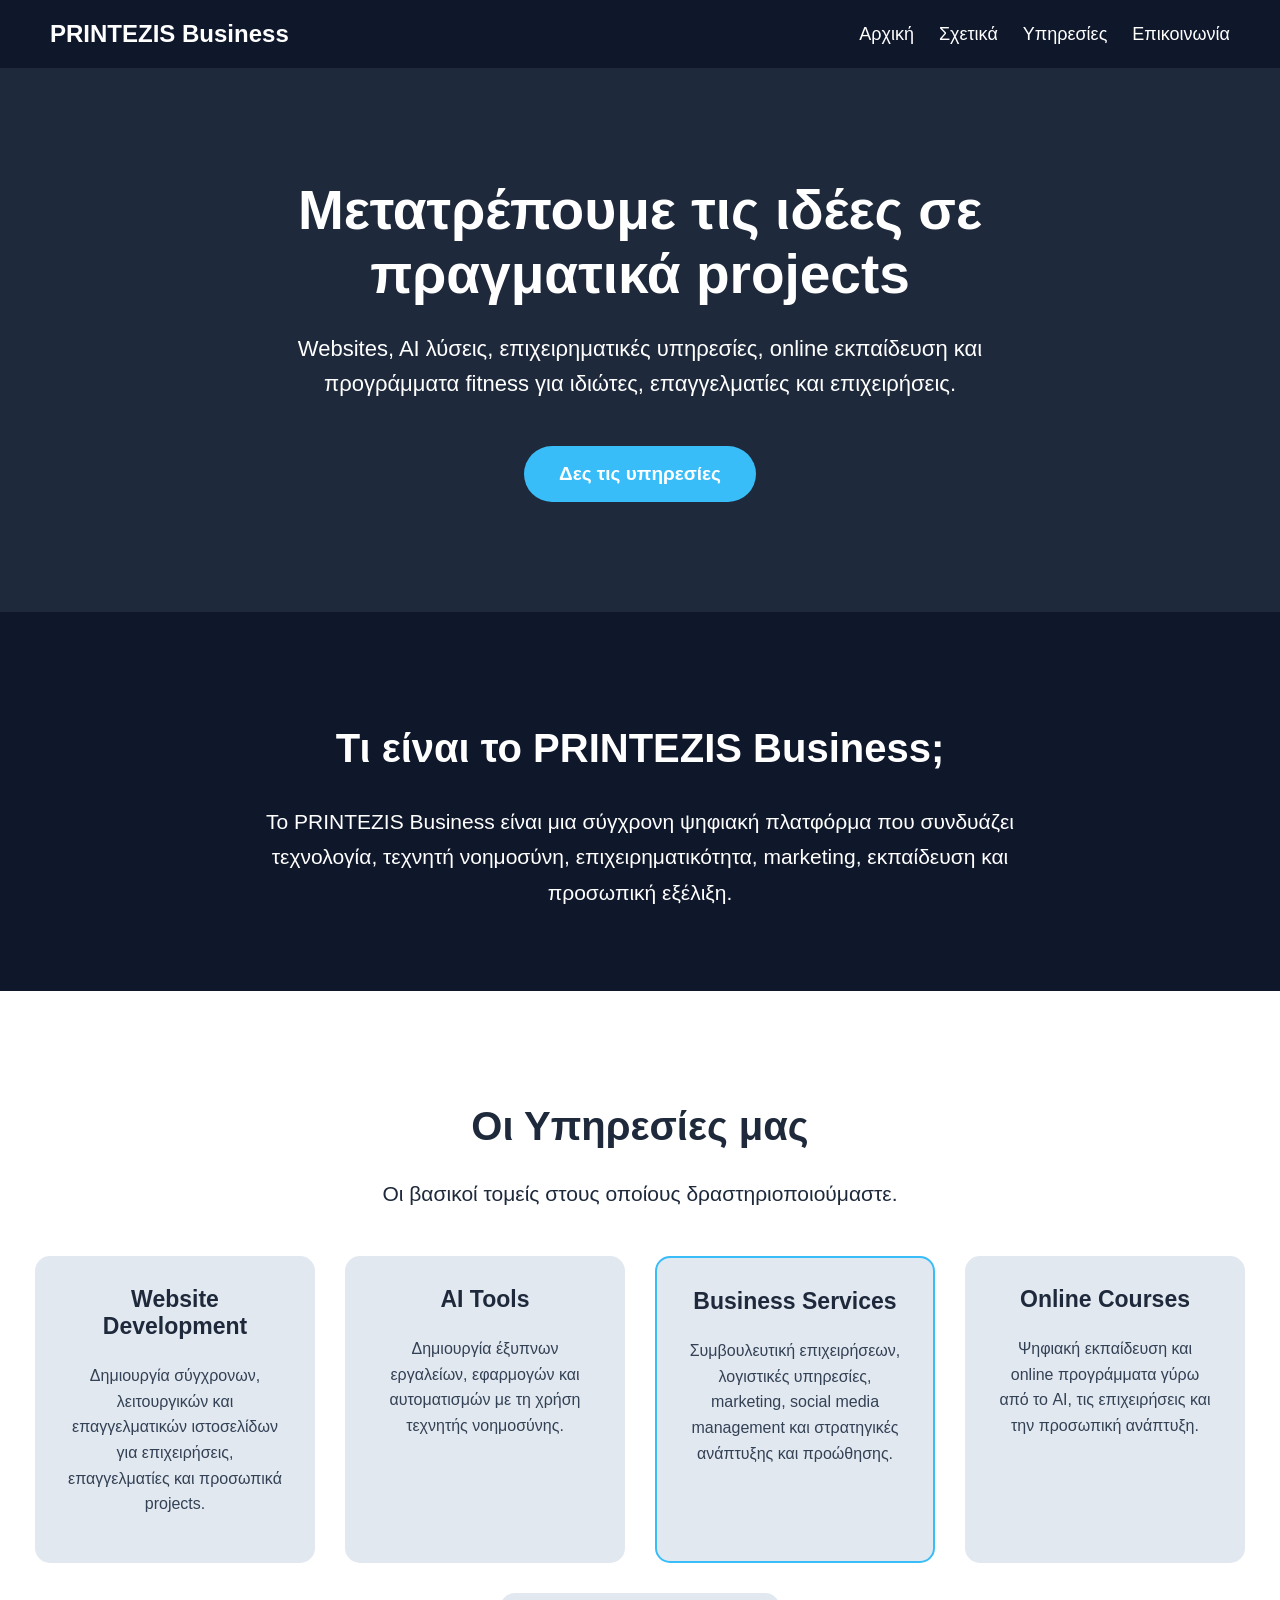
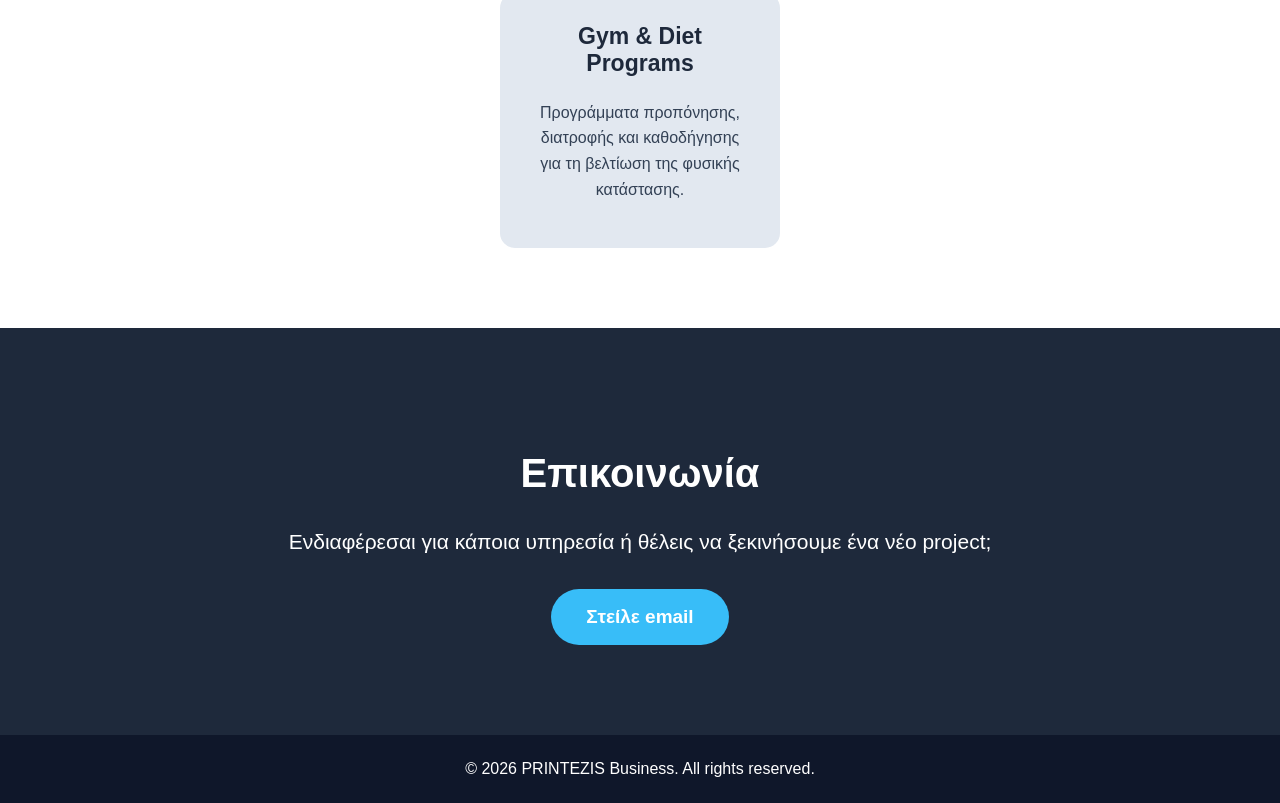
==== index.html @ 61cf5ad2 "Update index.html" ====
<!DOCTYPE html>
<html lang="el">

<head>
    <meta name="google-site-verification" content="r43bG9RHbESGAjQBH-5aH3C_a0ObtfJvZI0ZxdZ7XYk" />
    <meta charset="UTF-8">

    <meta
        name="viewport"
        content="width=device-width, initial-scale=1.0"
    >

    <title>PRINTEZIS Business</title>

    <link rel="stylesheet" href="style.css">
</head>

<body>

    <nav>

        <h2>PRINTEZIS Business</h2>

        <div class="nav-links">
            <a href="#home">Αρχική</a>
            <a href="#about">Σχετικά</a>
            <a href="#services">Υπηρεσίες</a>
            <a href="#contact">Επικοινωνία</a>
        </div>

    </nav>

    <main>

        <section class="hero" id="home">

            <h1>
                Μετατρέπουμε τις ιδέες σε πραγματικά projects
            </h1>

            <p>
                Websites, AI λύσεις, επιχειρηματικές υπηρεσίες,
                online εκπαίδευση και προγράμματα fitness για
                ιδιώτες, επαγγελματίες και επιχειρήσεις.
            </p>

            <a class="main-button" href="#services">
                Δες τις υπηρεσίες
            </a>

        </section>


        <section class="about" id="about">

            <h2>Τι είναι το PRINTEZIS Business;</h2>

            <p>
                Το PRINTEZIS Business είναι μια σύγχρονη ψηφιακή
                πλατφόρμα που συνδυάζει τεχνολογία, τεχνητή
                νοημοσύνη, επιχειρηματικότητα, marketing,
                εκπαίδευση και προσωπική εξέλιξη.
            </p>

        </section>


        <section class="services" id="services">

            <h2>Οι Υπηρεσίες μας</h2>

            <p>
                Οι βασικοί τομείς στους οποίους δραστηριοποιούμαστε.
            </p>

            <div class="cards">

                <div class="card">

                    <h3>Website Development</h3>

                    <p>
                        Δημιουργία σύγχρονων, λειτουργικών και
                        επαγγελματικών ιστοσελίδων για επιχειρήσεις,
                        επαγγελματίες και προσωπικά projects.
                    </p>

                </div>


                <div class="card">

                    <h3>AI Tools</h3>

                    <p>
                        Δημιουργία έξυπνων εργαλείων, εφαρμογών και
                        αυτοματισμών με τη χρήση τεχνητής νοημοσύνης.
                    </p>

                </div>


                <div class="card business-card">

                    <h3>Business Services</h3>

                    <p>
                        Συμβουλευτική επιχειρήσεων, λογιστικές
                        υπηρεσίες, marketing, social media management
                        και στρατηγικές ανάπτυξης και προώθησης.
                    </p>

                </div>


                <div class="card">

                    <h3>Online Courses</h3>

                    <p>
                        Ψηφιακή εκπαίδευση και online προγράμματα γύρω
                        από το AI, τις επιχειρήσεις και την προσωπική
                        ανάπτυξη.
                    </p>

                </div>


                <div class="card">

                    <h3>Gym & Diet Programs</h3>

                    <p>
                        Προγράμματα προπόνησης, διατροφής και
                        καθοδήγησης για τη βελτίωση της φυσικής
                        κατάστασης.
                    </p>

                </div>

            </div>

        </section>


        <section class="contact" id="contact">

            <h2>Επικοινωνία</h2>

            <p>
                Ενδιαφέρεσαι για κάποια υπηρεσία ή θέλεις να
                ξεκινήσουμε ένα νέο project;
            </p>

            <a
                class="contact-button"
                href="mailto:marioprintezi2004@gmail.com"
            >
                Στείλε email
            </a>

        </section>

    </main>


    <footer>

        <p>
            © 2026 PRINTEZIS Business. All rights reserved.
        </p>

    </footer>

</body>

</html>
---- style.css ----
*{
    box-sizing:border-box;
    scroll-behavior:smooth;
}

body{
    margin:0;
    background:#1e293b;
    color:white;
    font-family:Arial, Helvetica, sans-serif;
    text-align:center;
}

nav{
    display:flex;
    justify-content:space-between;
    align-items:center;
    padding:20px 50px;
    background:#0f172a;
}

nav h2{
    margin:0;
}

.nav-links{
    display:flex;
    gap:25px;
}

nav a{
    color:white;
    text-decoration:none;
    font-size:18px;
}

nav a:hover{
    color:#38bdf8;
}

.hero{
    padding:110px 20px;
}

.hero h1{
    max-width:900px;
    margin:0 auto 25px;
    font-size:55px;
}

.hero p{
    max-width:800px;
    margin:0 auto 45px;
    font-size:22px;
    line-height:1.6;
}

.main-button,
.contact-button{
    display:inline-block;
    background:#38bdf8;
    color:white;
    padding:17px 35px;
    border-radius:50px;
    text-decoration:none;
    font-size:19px;
    font-weight:bold;
    transition:0.3s;
}

.main-button:hover,
.contact-button:hover{
    background:#0ea5e9;
    transform:scale(1.06);
    box-shadow:0 10px 25px rgba(14,165,233,0.35);
}

.about{
    background:#0f172a;
    padding:80px 20px;
}

.about h2,
.services h2,
.contact h2{
    font-size:40px;
}

.about p{
    max-width:850px;
    margin:auto;
    font-size:21px;
    line-height:1.7;
}

.services{
    background:white;
    color:#1e293b;
    padding:80px 20px;
}

.services > p{
    font-size:21px;
}

.cards{
    display:flex;
    justify-content:center;
    flex-wrap:wrap;
    gap:30px;
    max-width:1300px;
    margin:50px auto 0;
}

.card{
    background:#e2e8f0;
    width:280px;
    min-height:250px;
    padding:30px;
    border-radius:15px;
    transition:0.3s;
}

.card:hover{
    transform:translateY(-10px);
    box-shadow:0 10px 25px rgba(0,0,0,0.2);
}

.card h3{
    margin-top:0;
    color:#1e293b;
    font-size:23px;
}

.card p{
    color:#334155;
    line-height:1.6;
}

.business-card{
    border:2px solid #38bdf8;
}

.contact{
    padding:90px 20px;
}

.contact p{
    margin-bottom:35px;
    font-size:21px;
}

footer{
    padding:25px 20px;
    background:#0f172a;
}

footer p{
    margin:0;
    font-size:16px;
}

@media(max-width:750px){

    nav{
        flex-direction:column;
        gap:20px;
        padding:20px;
    }

    .nav-links{
        flex-wrap:wrap;
        justify-content:center;
        gap:15px;
    }

    .hero{
        padding:75px 20px;
    }

    .hero h1{
        font-size:38px;
    }

    .hero p{
        font-size:19px;
    }

    .about h2,
    .services h2,
    .contact h2{
        font-size:32px;
    }

    .card{
        width:100%;
        max-width:350px;
        min-height:auto;
    }
}
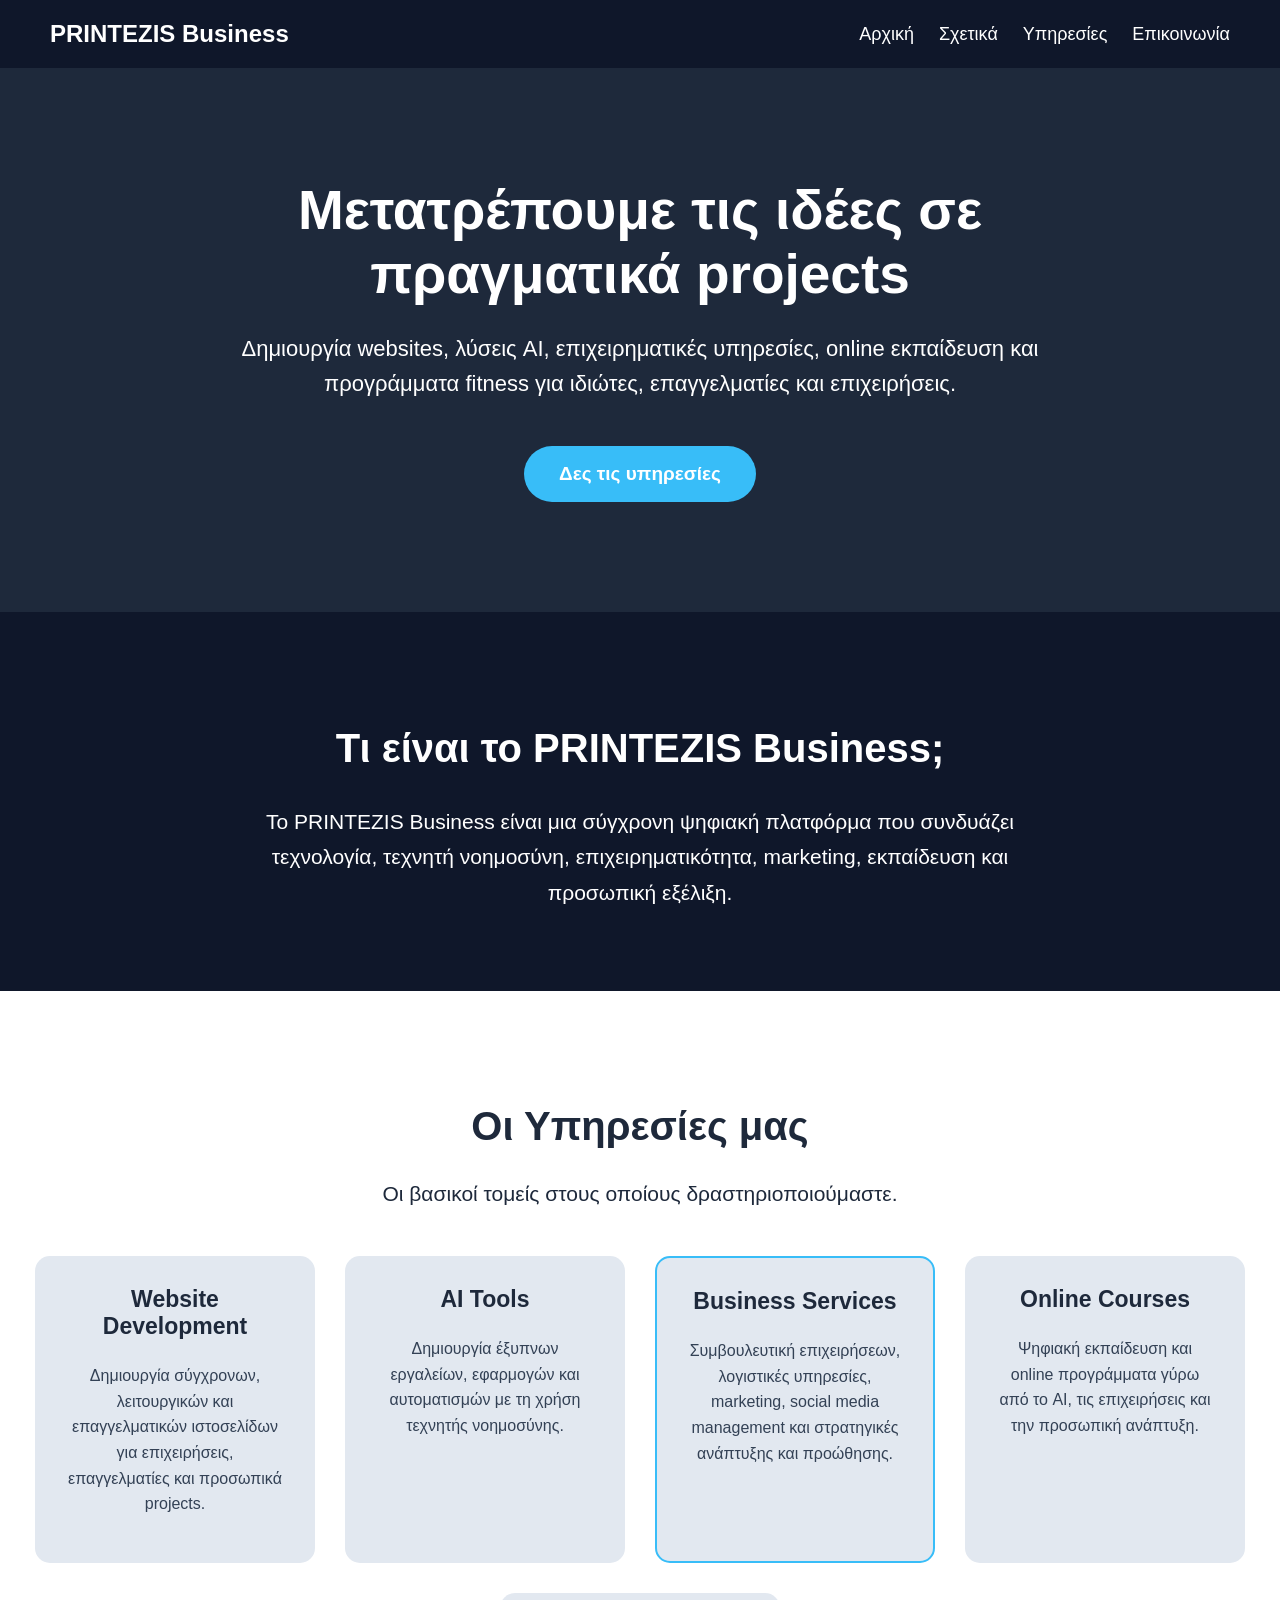
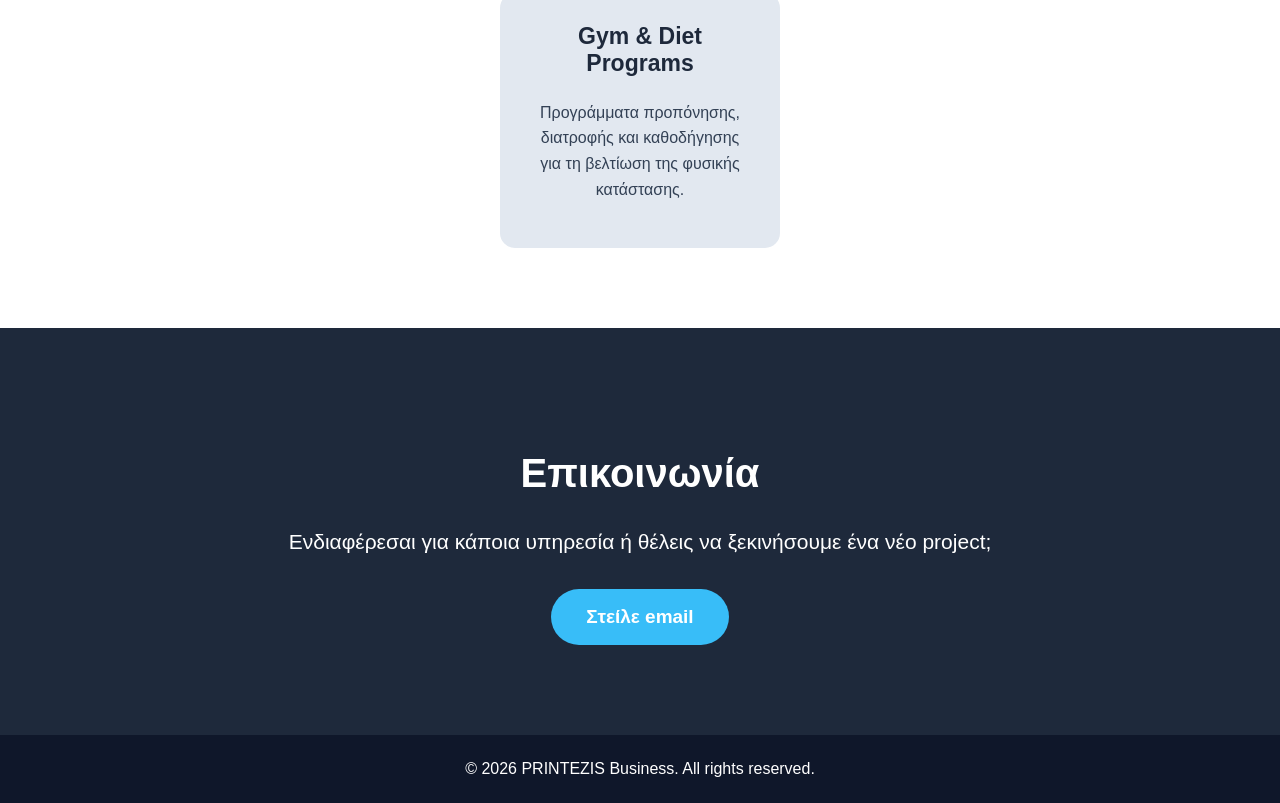
==== commit 13bb18cb: "Update index.html" ====
--- a/index.html
+++ b/index.html
@@ -10,7 +10,8 @@
         content="width=device-width, initial-scale=1.0"
     >
 
-    <title>PRINTEZIS Business</title>
+    <title>PRINTEZIS Business | Business & Οικονομικές Υπηρεσίες</title>
+<meta name="description" content="PRINTEZIS Business - Επιχειρηματικές και οικονομικές υπηρεσίες, υποστήριξη επιχειρήσεων και σύγχρονες business λύσεις.">
 
     <link rel="stylesheet" href="style.css">
 </head>
@@ -39,10 +40,10 @@
             </h1>
 
             <p>
-                Websites, AI λύσεις, επιχειρηματικές υπηρεσίες,
-                online εκπαίδευση και προγράμματα fitness για
-                ιδιώτες, επαγγελματίες και επιχειρήσεις.
-            </p>
+    Δημιουργία websites, λύσεις AI, επιχειρηματικές υπηρεσίες,
+    online εκπαίδευση και προγράμματα fitness για ιδιώτες,
+    επαγγελματίες και επιχειρήσεις.
+</p>
 
             <a class="main-button" href="#services">
                 Δες τις υπηρεσίες
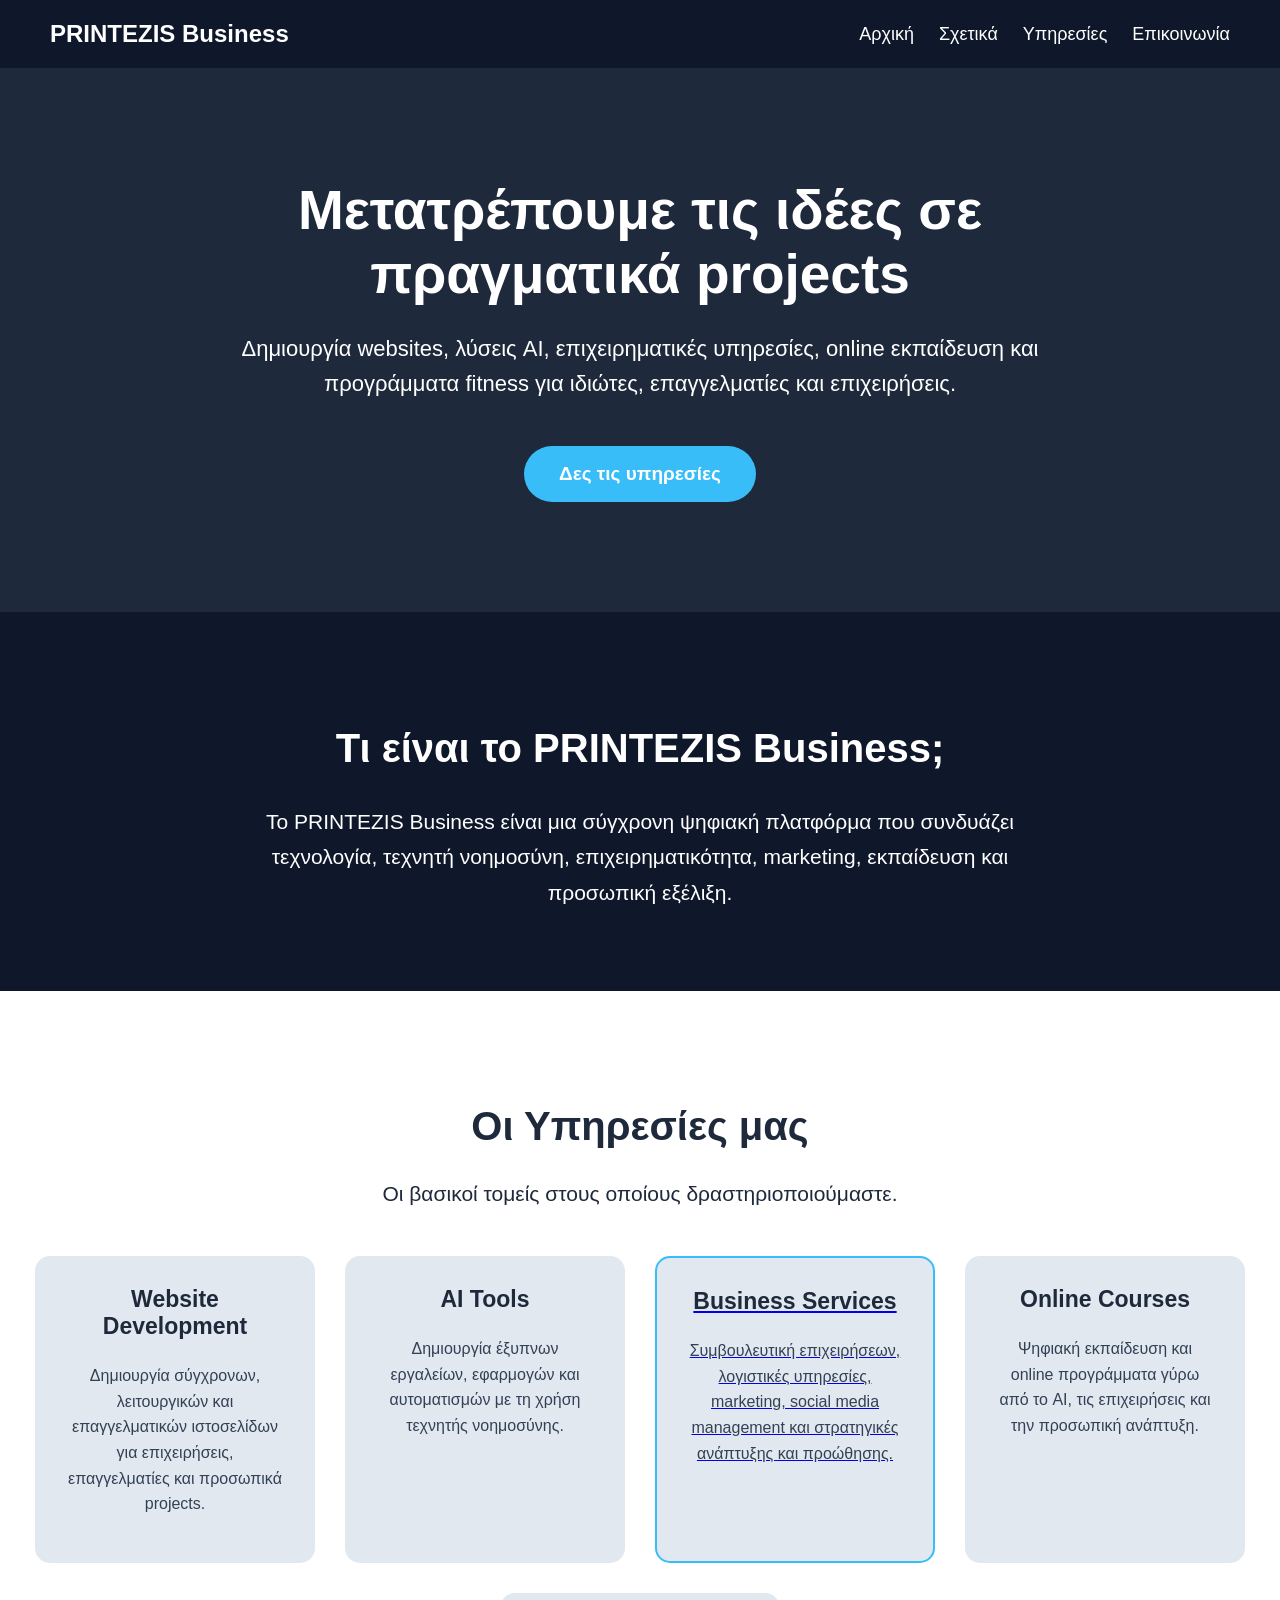
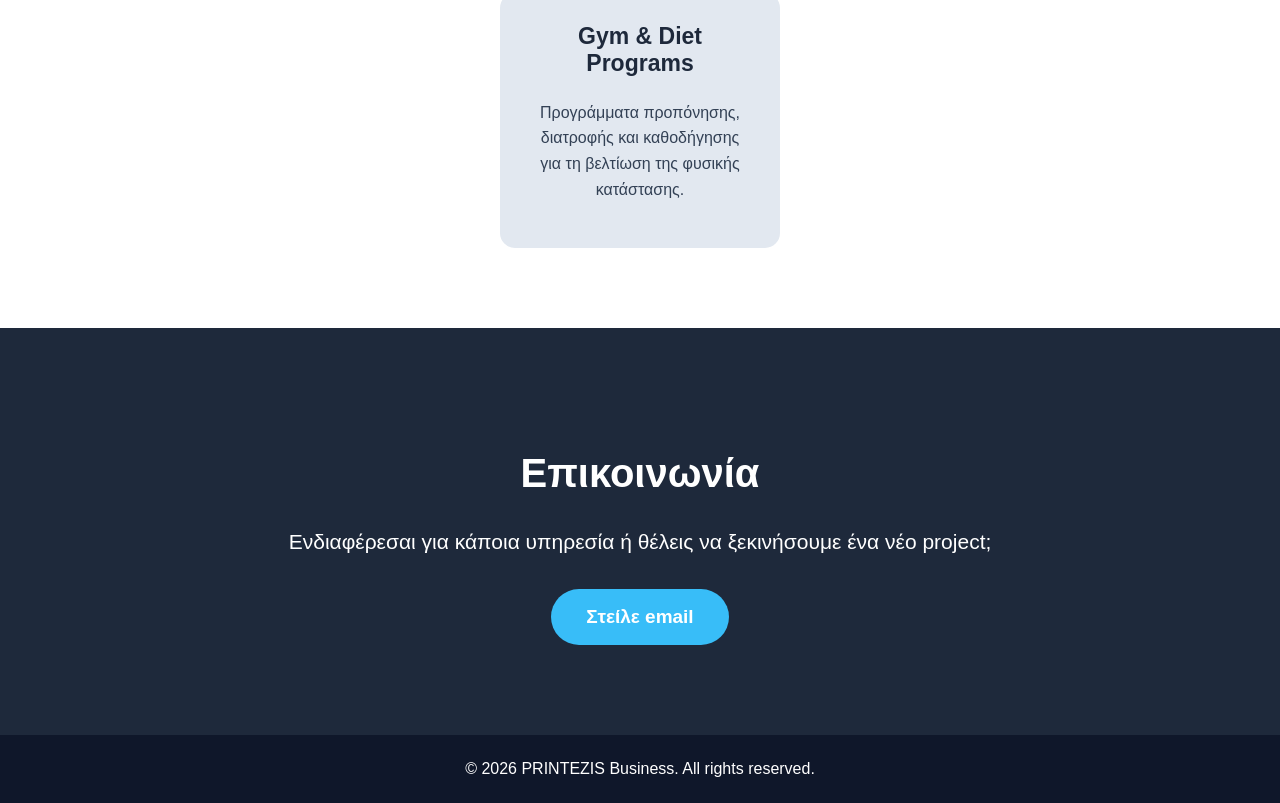
==== commit 07dc0186: "Add business services page" ====
--- a/index.html
+++ b/index.html
@@ -2,6 +2,15 @@
 <html lang="el">
 
 <head>
+    <!-- Google tag (gtag.js) -->
+<script async src="https://www.googletagmanager.com/gtag/js?id=G-ZGBVEKWBGP"></script>
+<script>
+  window.dataLayer = window.dataLayer || [];
+  function gtag(){dataLayer.push(arguments);}
+  gtag('js', new Date());
+
+  gtag('config', 'G-ZGBVEKWBGP');
+</script>
     <meta name="google-site-verification" content="r43bG9RHbESGAjQBH-5aH3C_a0ObtfJvZI0ZxdZ7XYk" />
     <meta charset="UTF-8">
 
@@ -101,7 +110,7 @@
                 </div>
 
 
-                <div class="card business-card">
+                <a href="business-services.html" class="card business-card">
 
                     <h3>Business Services</h3>
 
@@ -111,7 +120,7 @@
                         και στρατηγικές ανάπτυξης και προώθησης.
                     </p>
 
-                </div>
+                </a>
 
 
                 <div class="card">
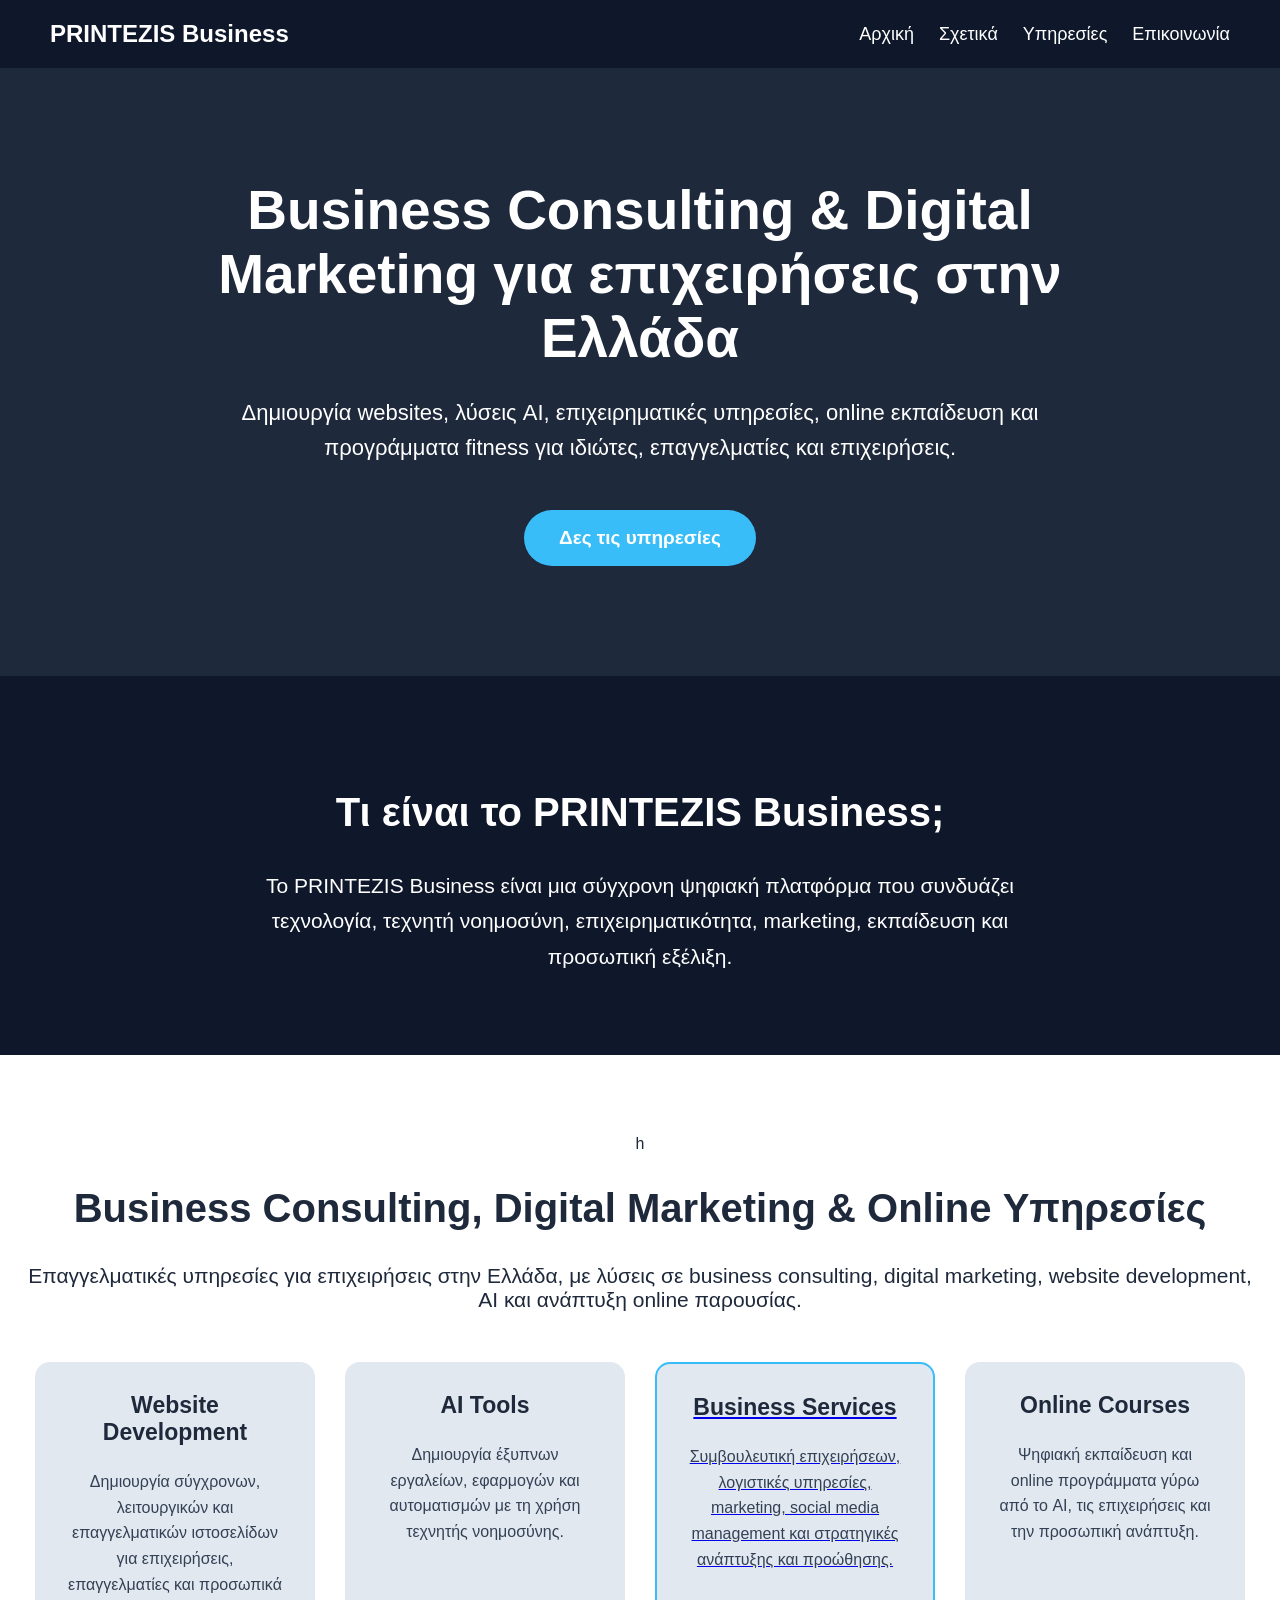
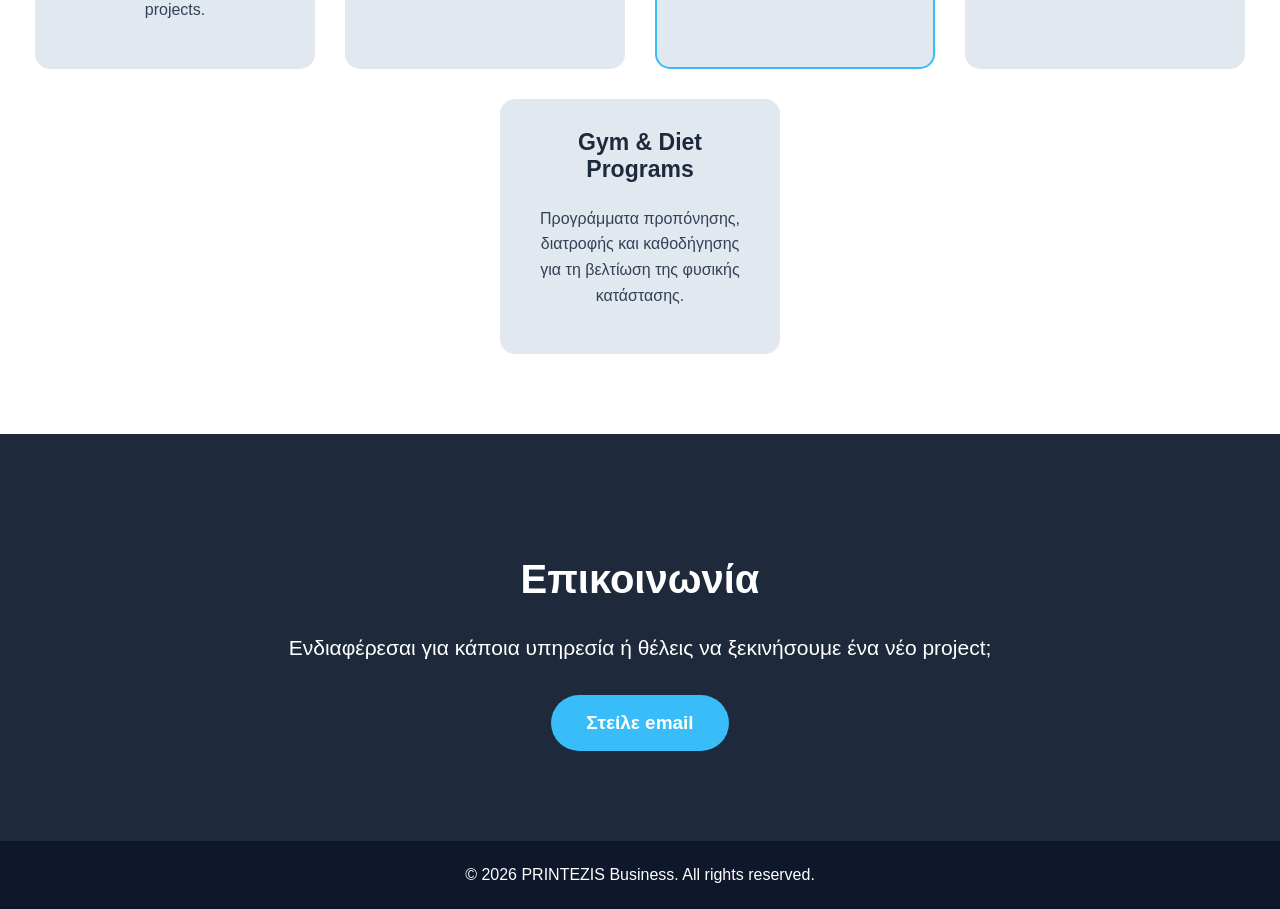
==== commit 6d0a9b6d: "Improve homepage SEO" ====
--- a/index.html
+++ b/index.html
@@ -19,8 +19,8 @@
         content="width=device-width, initial-scale=1.0"
     >
 
-    <title>PRINTEZIS Business | Business & Οικονομικές Υπηρεσίες</title>
-<meta name="description" content="PRINTEZIS Business - Επιχειρηματικές και οικονομικές υπηρεσίες, υποστήριξη επιχειρήσεων και σύγχρονες business λύσεις.">
+    <title>Business Consulting & Digital Marketing Greece | PRINTEZIS Business</title>
+<meta name="description" content="Business consulting, digital marketing, social media management και επιχειρηματικές υπηρεσίες στην Ελλάδα. PRINTEZIS Business για ανάπτυξη και online παρουσία επιχειρήσεων.">
 
     <link rel="stylesheet" href="style.css">
 </head>
@@ -44,9 +44,9 @@
 
         <section class="hero" id="home">
 
-            <h1>
-                Μετατρέπουμε τις ιδέες σε πραγματικά projects
-            </h1>
+           <h1>
+    Business Consulting & Digital Marketing για επιχειρήσεις στην Ελλάδα
+</h1>
 
             <p>
     Δημιουργία websites, λύσεις AI, επιχειρηματικές υπηρεσίες,
@@ -76,12 +76,12 @@
 
 
         <section class="services" id="services">
+h
+            <h2>Business Consulting, Digital Marketing & Online Υπηρεσίες</h2>
 
-            <h2>Οι Υπηρεσίες μας</h2>
-
-            <p>
-                Οι βασικοί τομείς στους οποίους δραστηριοποιούμαστε.
-            </p>
+<p>
+    Επαγγελματικές υπηρεσίες για επιχειρήσεις στην Ελλάδα, με λύσεις σε business consulting, digital marketing, website development, AI και ανάπτυξη online παρουσίας.
+</p>
 
             <div class="cards">
 
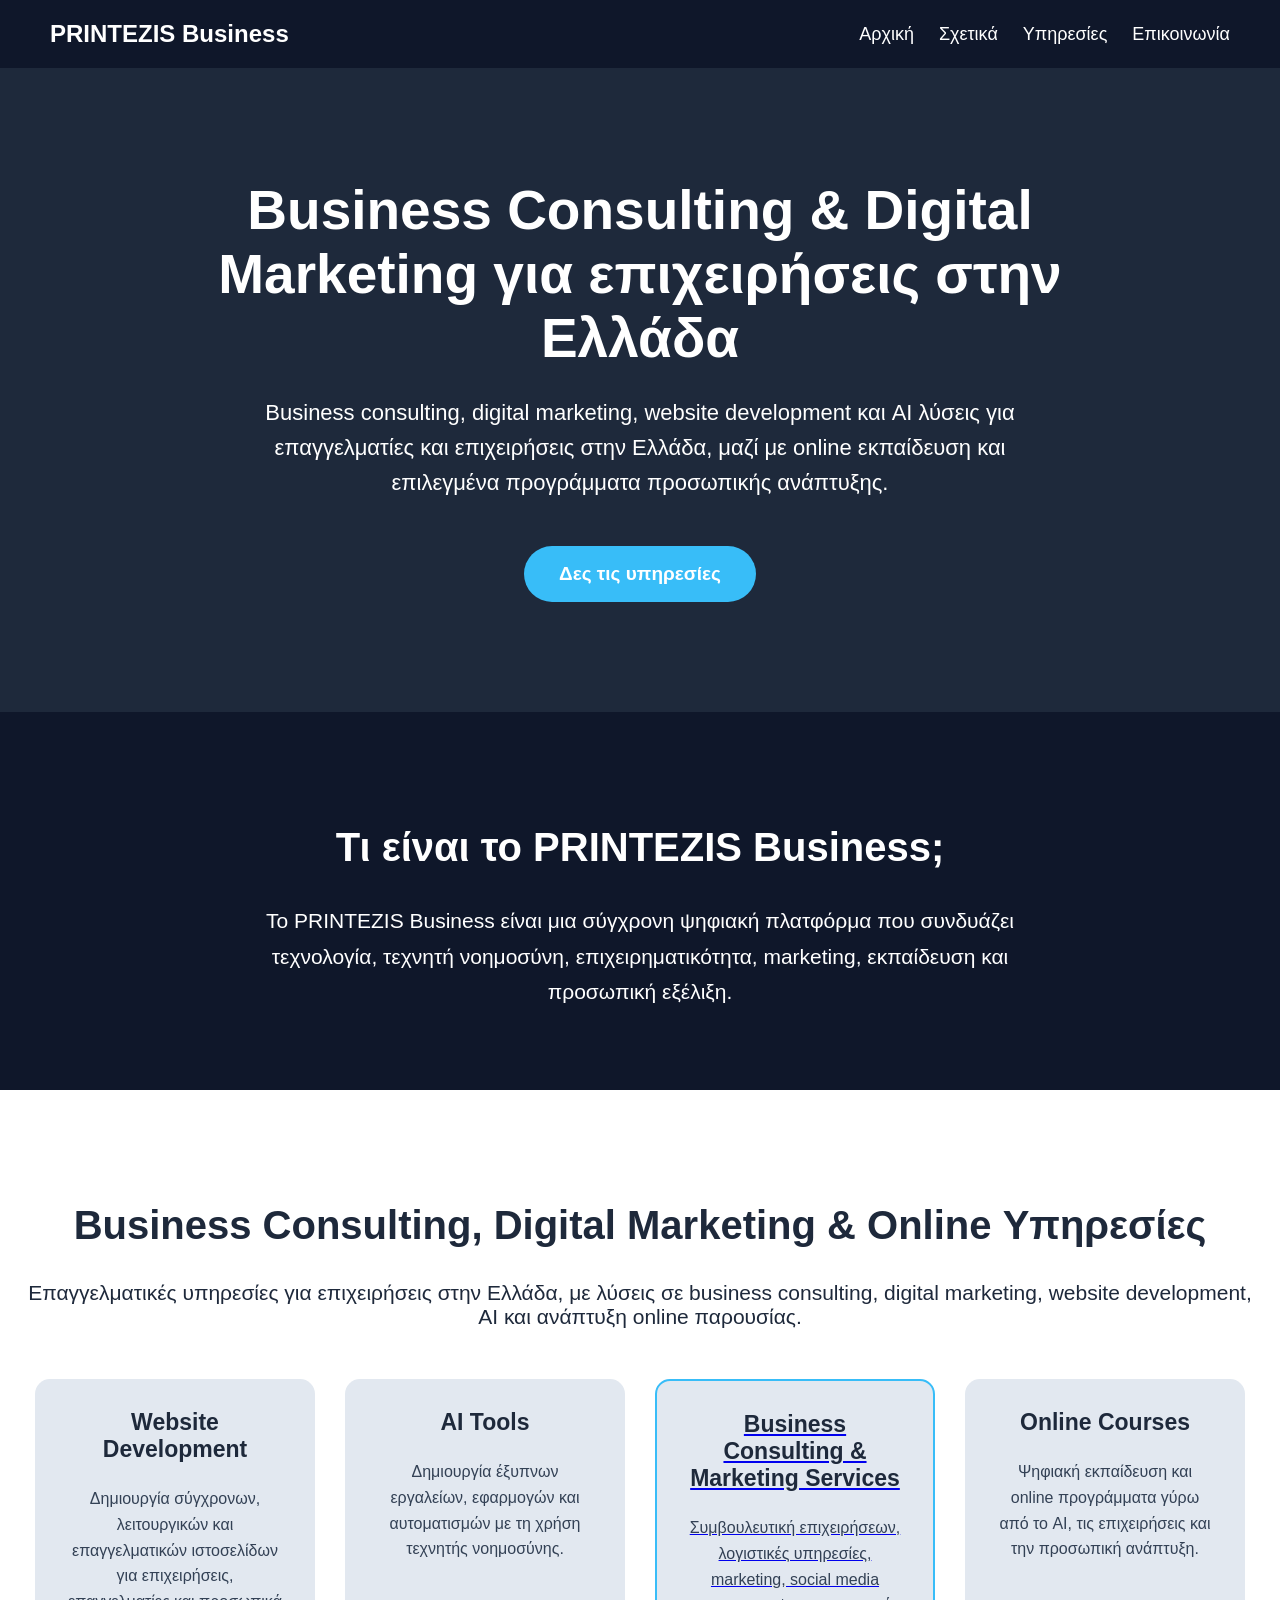
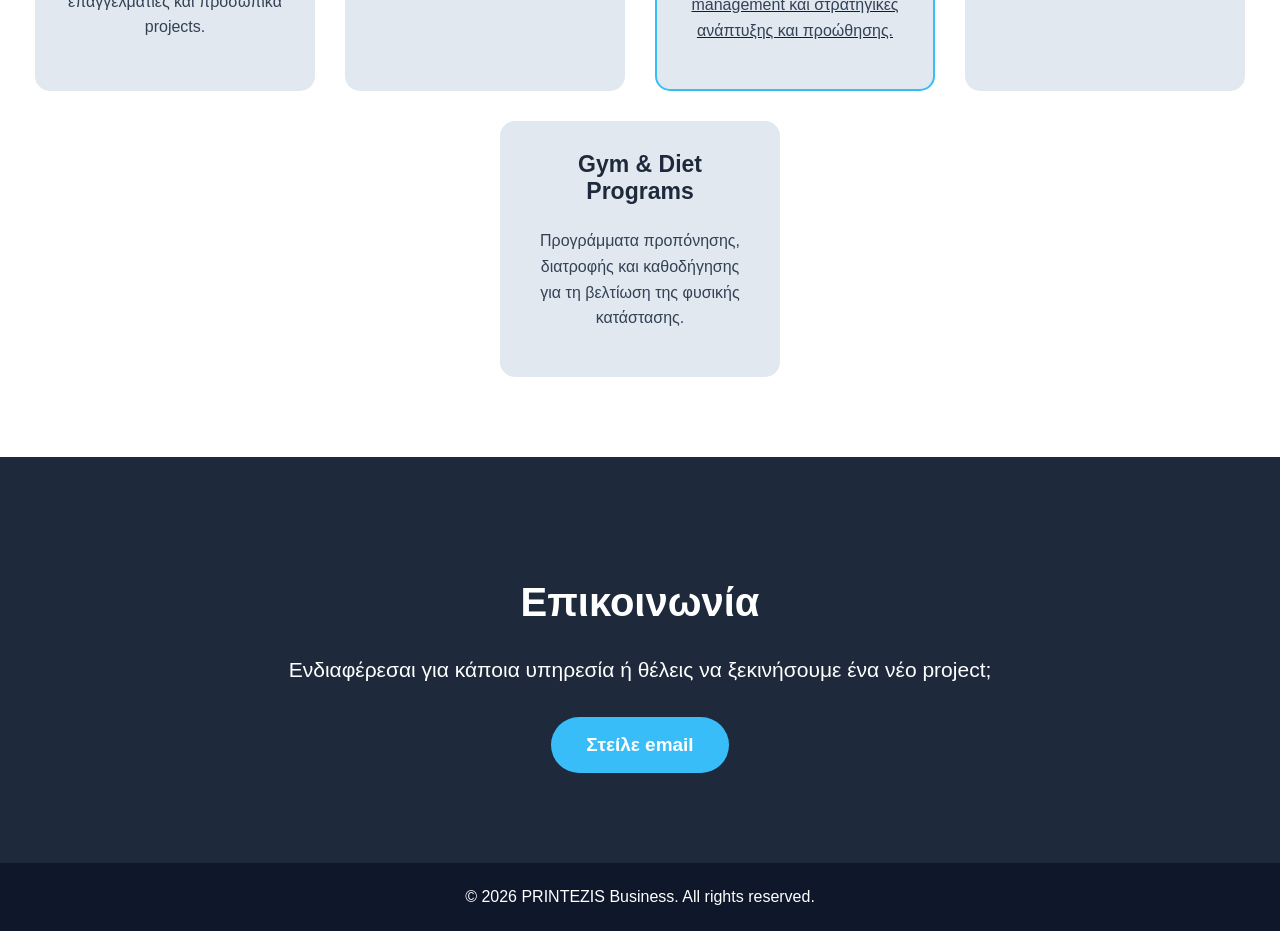
==== commit dbfd62a0: "Update optimized homepage" ====
--- a/index.html
+++ b/index.html
@@ -20,7 +20,43 @@
     >
 
     <title>Business Consulting & Digital Marketing Greece | PRINTEZIS Business</title>
-<meta name="description" content="Business consulting, digital marketing, social media management και επιχειρηματικές υπηρεσίες στην Ελλάδα. PRINTEZIS Business για ανάπτυξη και online παρουσία επιχειρήσεων.">
+    <meta name="description" content="Business consulting, digital marketing, social media management, website development και AI λύσεις για επιχειρήσεις στην Ελλάδα.">
+    <meta name="robots" content="index, follow">
+
+    <link rel="canonical" href="https://suprakariamg.github.io/printezis-business/">
+
+    <meta property="og:type" content="website">
+    <meta property="og:locale" content="el_GR">
+    <meta property="og:site_name" content="PRINTEZIS Business">
+    <meta property="og:title" content="Business Consulting & Digital Marketing Greece | PRINTEZIS Business">
+    <meta property="og:description" content="Business consulting, digital marketing, social media management, website development και AI λύσεις για επιχειρήσεις στην Ελλάδα.">
+    <meta property="og:url" content="https://suprakariamg.github.io/printezis-business/">
+
+    <meta name="twitter:card" content="summary">
+    <meta name="twitter:title" content="Business Consulting & Digital Marketing Greece | PRINTEZIS Business">
+    <meta name="twitter:description" content="Business consulting, digital marketing, social media management, website development και AI λύσεις για επιχειρήσεις στην Ελλάδα.">
+
+    <script type="application/ld+json">
+    {
+      "@context": "https://schema.org",
+      "@type": "Organization",
+      "name": "PRINTEZIS Business",
+      "url": "https://suprakariamg.github.io/printezis-business/",
+      "email": "mailto:marioprintezi2004@gmail.com",
+      "description": "Business consulting, digital marketing, social media management, website development και AI λύσεις για επιχειρήσεις στην Ελλάδα.",
+      "areaServed": {
+        "@type": "Country",
+        "name": "Greece"
+      },
+      "knowsAbout": [
+        "Business Consulting",
+        "Digital Marketing",
+        "Social Media Management",
+        "Website Development",
+        "Artificial Intelligence"
+      ]
+    }
+    </script>
 
     <link rel="stylesheet" href="style.css">
 </head>
@@ -49,10 +85,10 @@
 </h1>
 
             <p>
-    Δημιουργία websites, λύσεις AI, επιχειρηματικές υπηρεσίες,
-    online εκπαίδευση και προγράμματα fitness για ιδιώτες,
-    επαγγελματίες και επιχειρήσεις.
-</p>
+                Business consulting, digital marketing, website development και AI λύσεις
+                για επαγγελματίες και επιχειρήσεις στην Ελλάδα, μαζί με online εκπαίδευση
+                και επιλεγμένα προγράμματα προσωπικής ανάπτυξης.
+            </p>
 
             <a class="main-button" href="#services">
                 Δες τις υπηρεσίες
@@ -76,7 +112,6 @@
 
 
         <section class="services" id="services">
-h
             <h2>Business Consulting, Digital Marketing & Online Υπηρεσίες</h2>
 
 <p>
@@ -112,7 +147,7 @@
 
                 <a href="business-services.html" class="card business-card">
 
-                    <h3>Business Services</h3>
+                    <h3>Business Consulting & Marketing Services</h3>
 
                     <p>
                         Συμβουλευτική επιχειρήσεων, λογιστικές
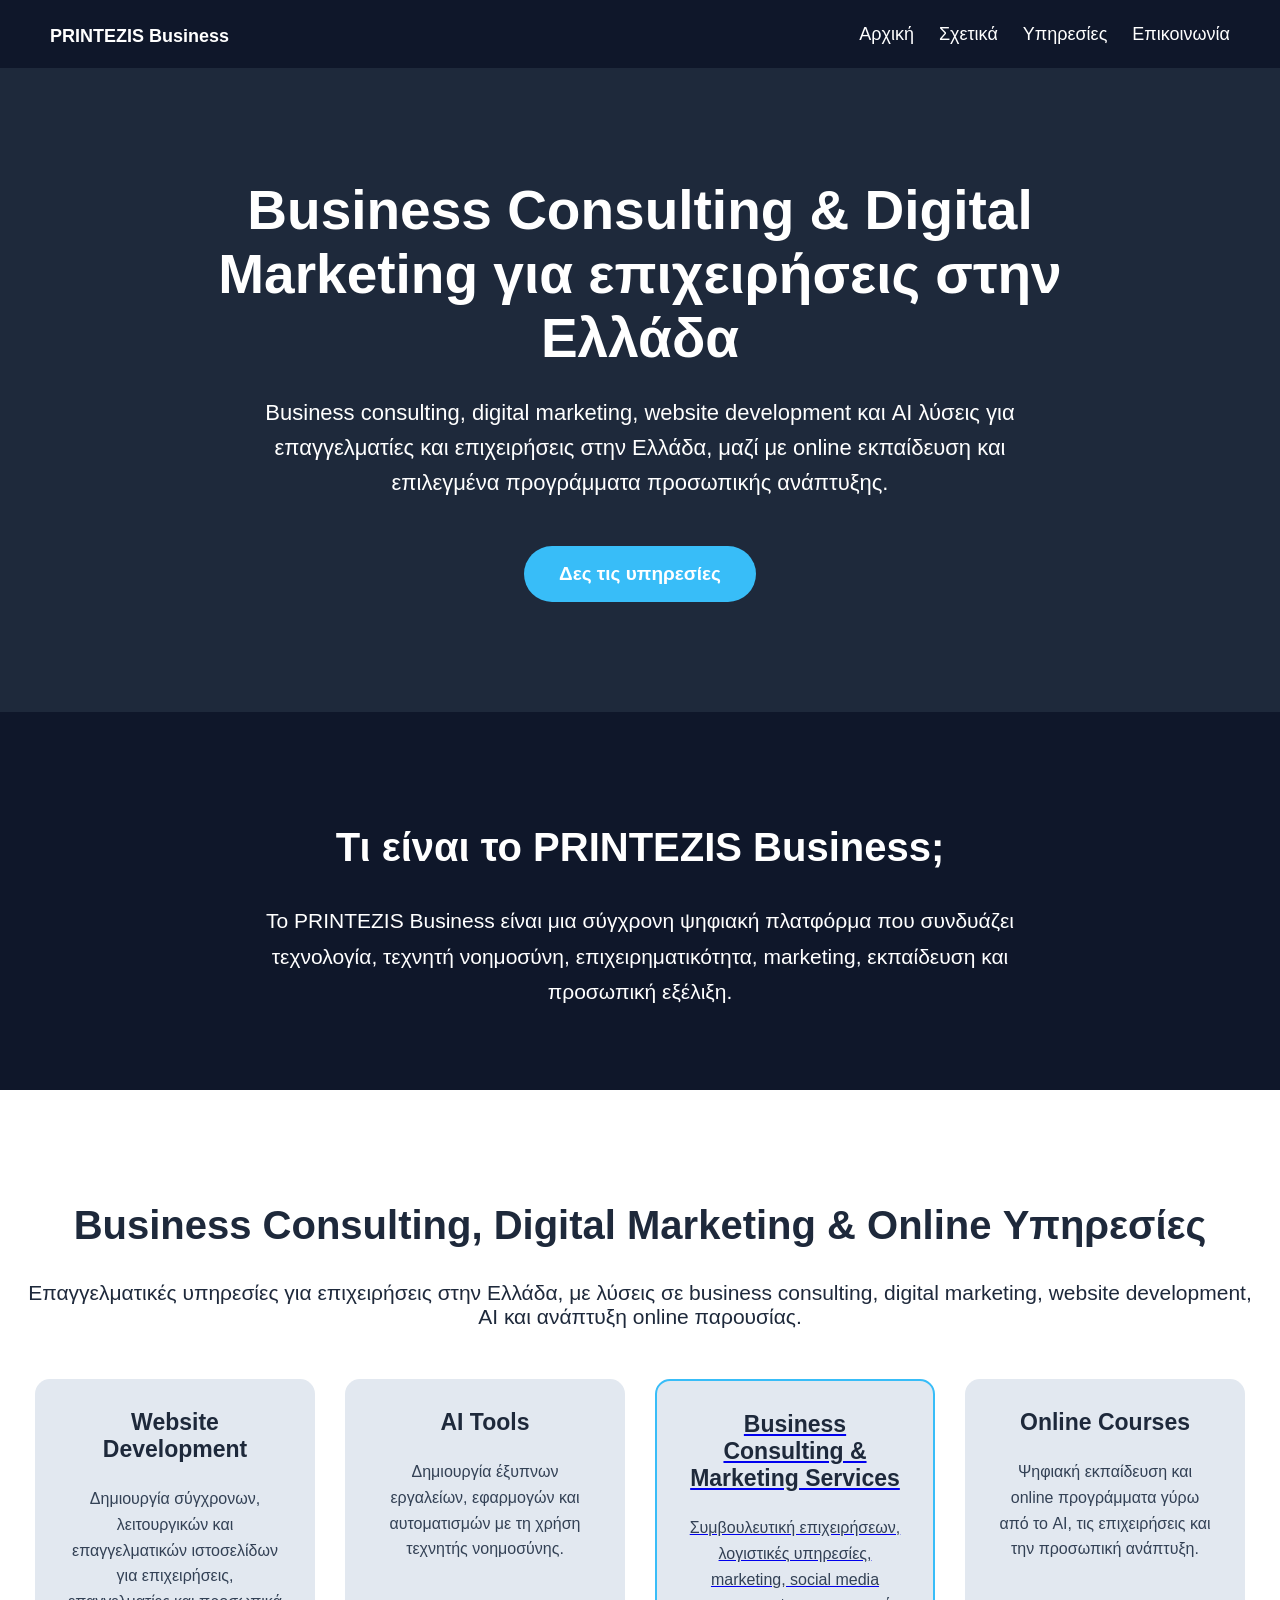
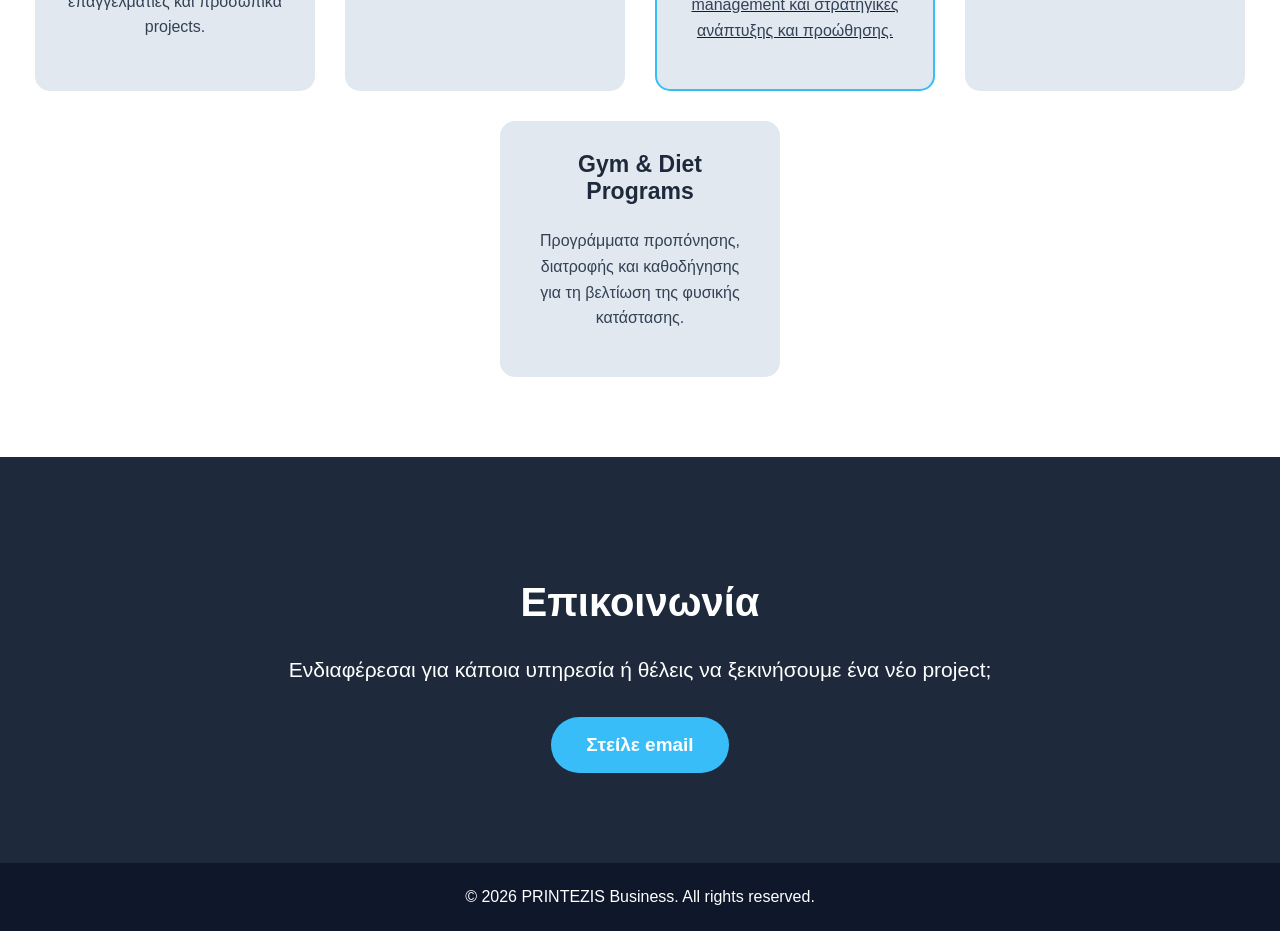
==== commit 20828ca9: "Complete SEO optimization" ====
--- a/index.html
+++ b/index.html
@@ -65,7 +65,7 @@
 
     <nav>
 
-        <h2>PRINTEZIS Business</h2>
+        <h2><a class="brand-link" href="index.html" aria-label="PRINTEZIS Business αρχική">PRINTEZIS Business</a></h2>
 
         <div class="nav-links">
             <a href="#home">Αρχική</a>
@@ -145,7 +145,7 @@
                 </div>
 
 
-                <a href="business-services.html" class="card business-card">
+                <a href="business-services.html" class="card business-card" aria-label="Business Consulting και Marketing Services στην Ελλάδα">
 
                     <h3>Business Consulting & Marketing Services</h3>
 
--- a/style.css
+++ b/style.css
@@ -197,4 +197,13 @@
         max-width:350px;
         min-height:auto;
     }
-}+}
+
+.brand-link{
+    color:white;
+    text-decoration:none;
+}
+
+.brand-link:hover{
+    color:#38bdf8;
+}
